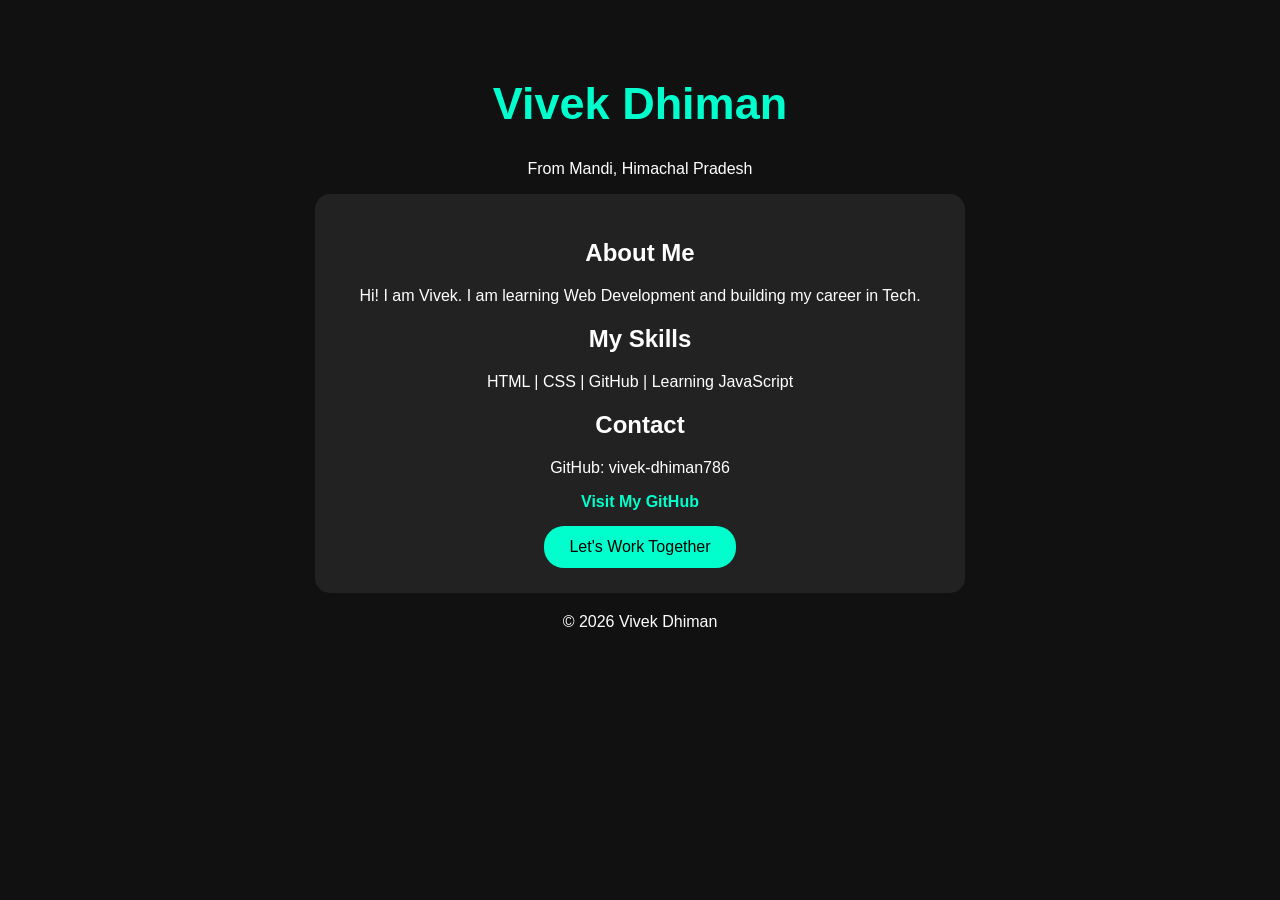
==== index.html @ 4e555c39 "Add initial portfolio HTML structure" ====
<!DOCTYPE html>
<html>
<head>
<title>Vivek Dhiman - Portfolio</title>
<style>
body{font-family:Arial;background:#111;color:white;text-align:center;padding:40px}
h1{color:#00ffcc;font-size:45px}
.box{background:#222;padding:25px;border-radius:15px;max-width:600px;margin:auto}
a{color:#00ffcc;text-decoration:none;font-weight:bold}
button{background:#00ffcc;border:none;padding:12px 25px;border-radius:20px;font-size:16px;margin-top:15px}
</style>
</head>
<body>
<h1>Vivek Dhiman</h1>
<p>From Mandi, Himachal Pradesh</p>
<div class="box">
<h2>About Me</h2>
<p>Hi! I am Vivek. I am learning Web Development and building my career in Tech.</p>
<h2>My Skills</h2>
<p>HTML | CSS | GitHub | Learning JavaScript</p>
<h2>Contact</h2>
<p>GitHub: vivek-dhiman786</p>
<a href="https://github.com/vivek-dhiman786">Visit My GitHub</a><br>
<button>Let's Work Together</button>
</div>
<p style="margin-top:20px">© 2026 Vivek Dhiman</p>
</body>
</html>
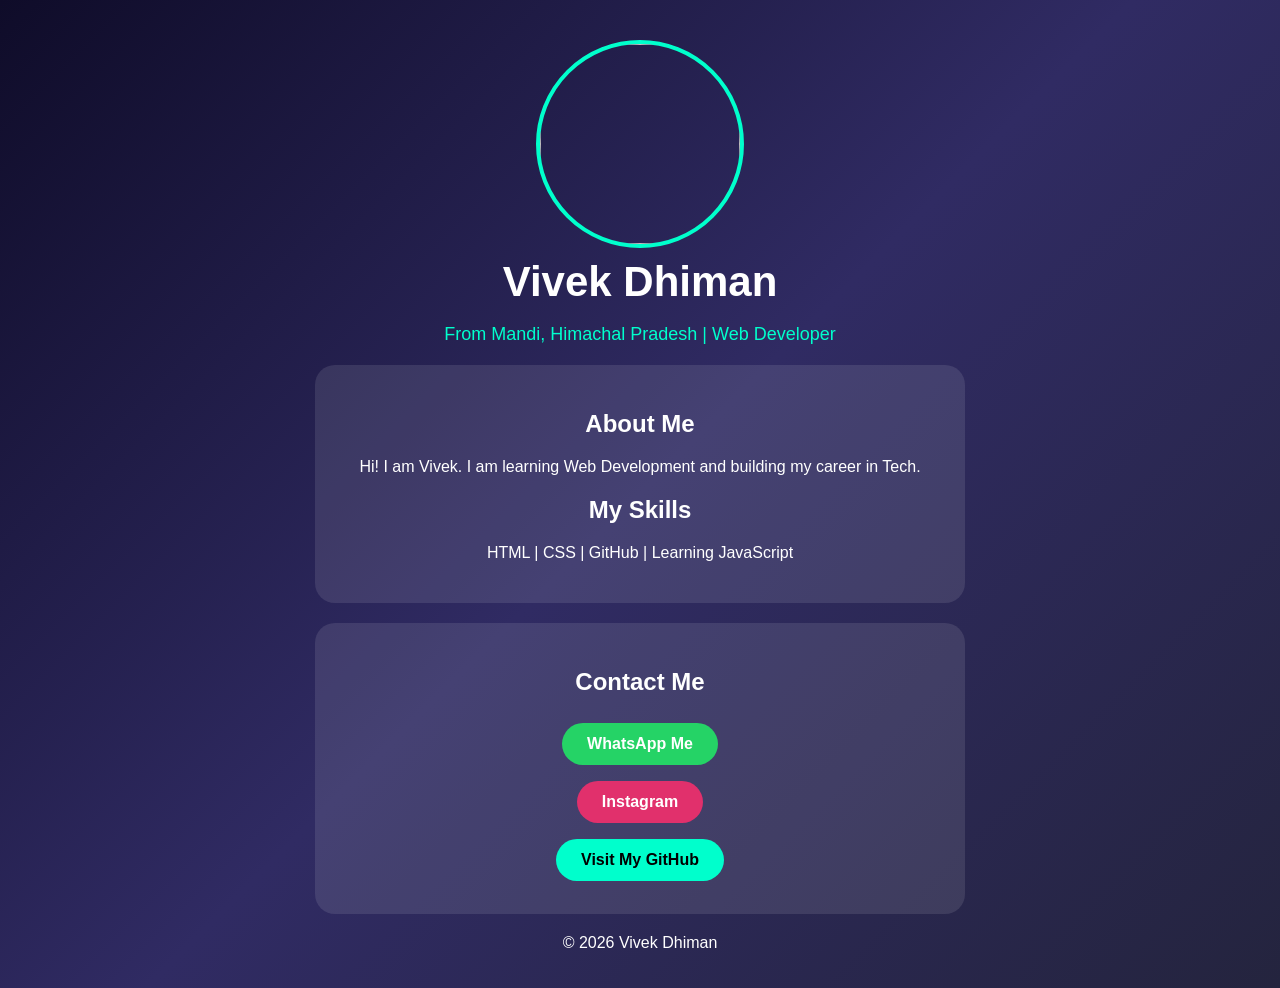
==== commit 1f6424c8: "Revamp portfolio layout and contact information Updated styles and added contact section with button" ====
--- a/index.html
+++ b/index.html
@@ -3,26 +3,32 @@
 <head>
 <title>Vivek Dhiman - Portfolio</title>
 <style>
-body{font-family:Arial;background:#111;color:white;text-align:center;padding:40px}
-h1{color:#00ffcc;font-size:45px}
-.box{background:#222;padding:25px;border-radius:15px;max-width:600px;margin:auto}
-a{color:#00ffcc;text-decoration:none;font-weight:bold}
-button{background:#00ffcc;border:none;padding:12px 25px;border-radius:20px;font-size:16px;margin-top:15px}
+body{font-family:Arial;background:linear-gradient(135deg,#0f0c29,#302b63,#24243e);color:white;text-align:center;padding:20px;margin:0}
+img{width:200px;height:200px;object-fit:cover;border-radius:50%;border:4px solid #00ffcc;margin-top:20px}
+h1{font-size:42px;margin:10px}
+.tag{color:#00ffcc;font-size:18px}
+.box{background:rgba(255,255,255,0.1);padding:25px;border-radius:20px;max-width:600px;margin:20px auto}
+.btn{display:inline-block;background:#25D366;color:white;padding:12px 25px;border-radius:25px;text-decoration:none;font-weight:bold;margin:8px}
+.btn2{background:#E1306C}
+.btn3{background:#00ffcc;color:black}
 </style>
 </head>
 <body>
+<img src="vivek.jpg">
 <h1>Vivek Dhiman</h1>
-<p>From Mandi, Himachal Pradesh</p>
+<p class="tag">From Mandi, Himachal Pradesh | Web Developer</p>
 <div class="box">
 <h2>About Me</h2>
 <p>Hi! I am Vivek. I am learning Web Development and building my career in Tech.</p>
 <h2>My Skills</h2>
 <p>HTML | CSS | GitHub | Learning JavaScript</p>
-<h2>Contact</h2>
-<p>GitHub: vivek-dhiman786</p>
-<a href="https://github.com/vivek-dhiman786">Visit My GitHub</a><br>
-<button>Let's Work Together</button>
 </div>
-<p style="margin-top:20px">© 2026 Vivek Dhiman</p>
+<div class="box">
+<h2>Contact Me</h2>
+<a class="btn" href="https://wa.me/917876362780">WhatsApp Me</a><br>
+<a class="btn btn2" href="https://instagram.com/vivek-dhiman786">Instagram</a><br>
+<a class="btn btn3" href="https://github.com/vivek-dhiman786">Visit My GitHub</a>
+</div>
+<p>© 2026 Vivek Dhiman</p>
 </body>
 </html>
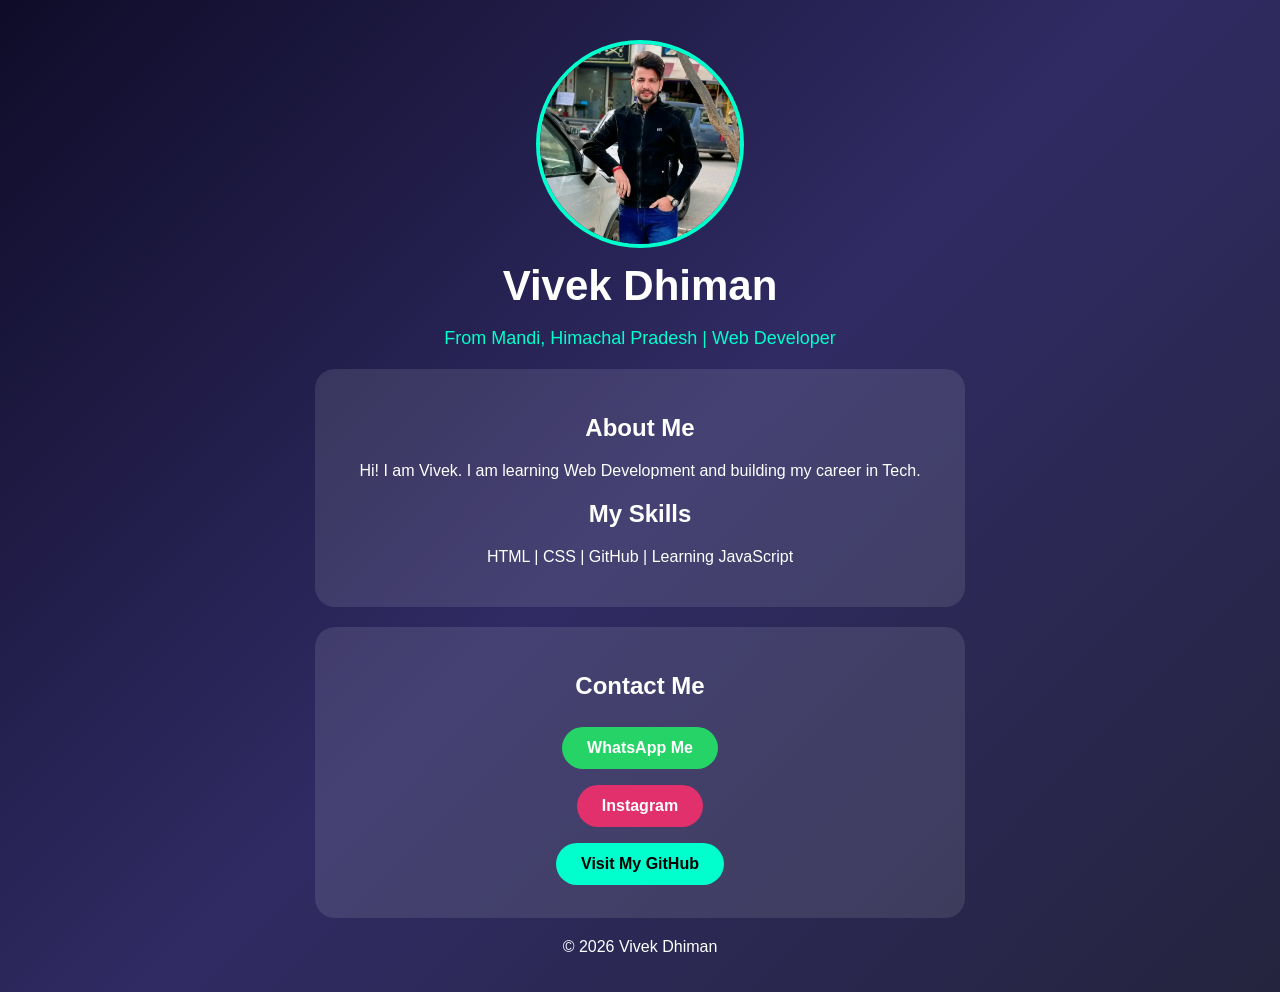
==== commit 9a6ef6dd: "Update index.html" ====
--- a/index.html
+++ b/index.html
@@ -14,7 +14,7 @@
 </style>
 </head>
 <body>
-<img src="vivek.jpg">
+<img src="WhatsApp Image 2026-11-17 at 19.57.26.jpeg">
 <h1>Vivek Dhiman</h1>
 <p class="tag">From Mandi, Himachal Pradesh | Web Developer</p>
 <div class="box">
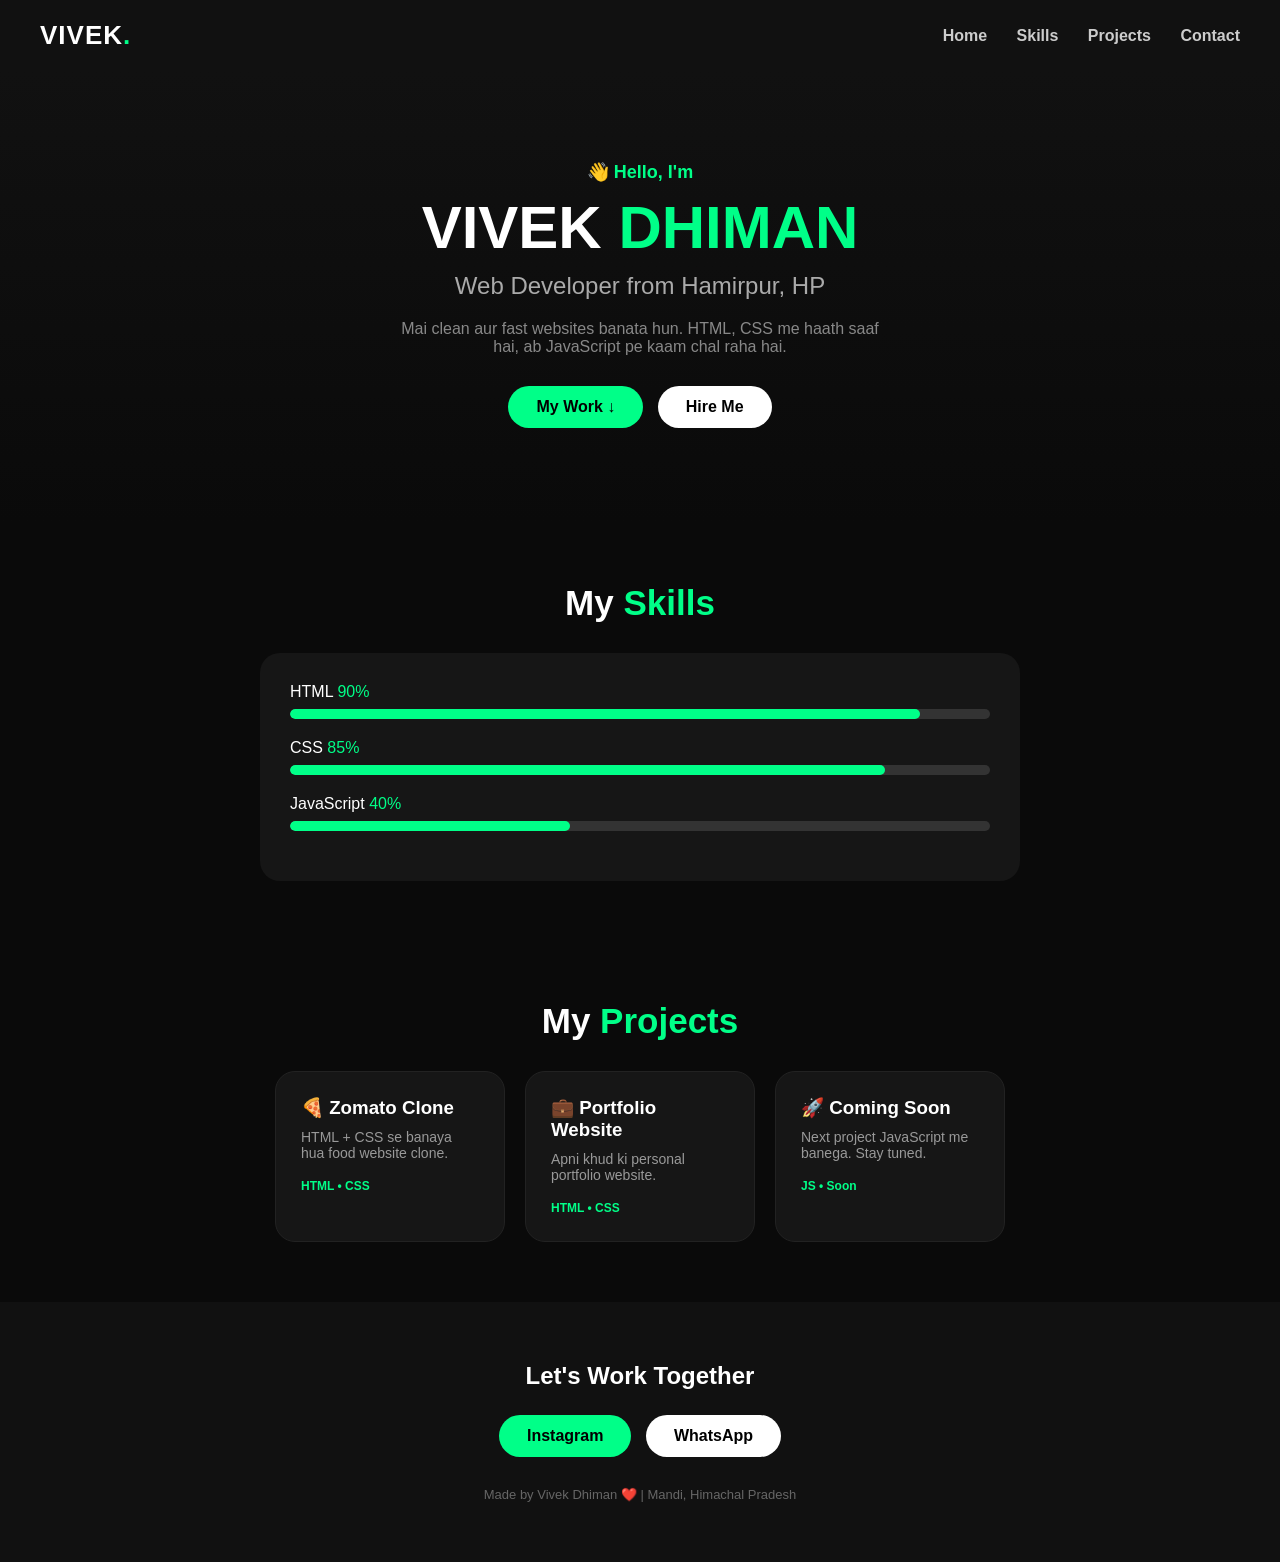
==== commit 7894b39e: "Add files via upload" ====
--- a/index.html
+++ b/index.html
@@ -1,34 +1,73 @@
-<!DOCTYPE html>
-<html>
-<head>
-<title>Vivek Dhiman - Portfolio</title>
-<style>
-body{font-family:Arial;background:linear-gradient(135deg,#0f0c29,#302b63,#24243e);color:white;text-align:center;padding:20px;margin:0}
-img{width:200px;height:200px;object-fit:cover;border-radius:50%;border:4px solid #00ffcc;margin-top:20px}
-h1{font-size:42px;margin:10px}
-.tag{color:#00ffcc;font-size:18px}
-.box{background:rgba(255,255,255,0.1);padding:25px;border-radius:20px;max-width:600px;margin:20px auto}
-.btn{display:inline-block;background:#25D366;color:white;padding:12px 25px;border-radius:25px;text-decoration:none;font-weight:bold;margin:8px}
-.btn2{background:#E1306C}
-.btn3{background:#00ffcc;color:black}
-</style>
-</head>
-<body>
-<img src="WhatsApp Image 2026-11-17 at 19.57.26.jpeg">
-<h1>Vivek Dhiman</h1>
-<p class="tag">From Mandi, Himachal Pradesh | Web Developer</p>
-<div class="box">
-<h2>About Me</h2>
-<p>Hi! I am Vivek. I am learning Web Development and building my career in Tech.</p>
-<h2>My Skills</h2>
-<p>HTML | CSS | GitHub | Learning JavaScript</p>
-</div>
-<div class="box">
-<h2>Contact Me</h2>
-<a class="btn" href="https://wa.me/917876362780">WhatsApp Me</a><br>
-<a class="btn btn2" href="https://instagram.com/vivek-dhiman786">Instagram</a><br>
-<a class="btn btn3" href="https://github.com/vivek-dhiman786">Visit My GitHub</a>
-</div>
-<p>© 2026 Vivek Dhiman</p>
-</body>
-</html>
+<!DOCTYPE html>
+<html lang="en">
+<head>
+<meta charset="UTF-8">
+<meta name="viewport" content="width=device-width, initial-scale=1.0">
+<title>Vivek Dhiman | Web Developer</title>
+<link rel="stylesheet" href="style.css">
+</head>
+<body>
+
+<nav>
+  <div class="logo">VIVEK<span>.</span></div>
+  <div class="links">
+    <a href="#home">Home</a>
+    <a href="#skills">Skills</a>
+    <a href="#projects">Projects</a>
+    <a href="#contact">Contact</a>
+  </div>
+</nav>
+
+<section id="home" class="hero">
+  <p class="hi">👋 Hello, I'm</p>
+  <h1>VIVEK <span>DHIMAN</span></h1>
+  <h2>Web Developer from Hamirpur, HP</h2>
+  <p class="desc">Mai clean aur fast websites banata hun. HTML, CSS me haath saaf hai, ab JavaScript pe kaam chal raha hai.</p>
+  <div class="btns">
+    <a class="btn green" href="#projects">My Work ↓</a>
+    <a class="btn white" href="https://wa.me/919882644536">Hire Me</a>
+  </div>
+</section>
+
+<section id="skills" class="section">
+  <h2>My <span>Skills</span></h2>
+  <div class="skill-box">
+    <p>HTML <span>90%</span></p>
+    <div class="bar"><div class="fill html"></div></div>
+    <p>CSS <span>85%</span></p>
+    <div class="bar"><div class="fill css"></div></div>
+    <p>JavaScript <span>40%</span></p>
+    <div class="bar"><div class="fill js"></div></div>
+  </div>
+</section>
+
+<section id="projects" class="section">
+  <h2>My <span>Projects</span></h2>
+  <div class="grid">
+    <div class="card">
+      <h3>🍕 Zomato Clone</h3>
+      <p>HTML + CSS se banaya hua food website clone.</p>
+      <span>HTML • CSS</span>
+    </div>
+    <div class="card">
+      <h3>💼 Portfolio Website</h3>
+      <p>Apni khud ki personal portfolio website.</p>
+      <span>HTML • CSS</span>
+    </div>
+    <div class="card">
+      <h3>🚀 Coming Soon</h3>
+      <p>Next project JavaScript me banega. Stay tuned.</p>
+      <span>JS • Soon</span>
+    </div>
+  </div>
+</section>
+
+<footer id="contact">
+  <h2>Let's Work Together</h2>
+  <a class="btn green" href="https://instagram.com/vivek_dhiman786">Instagram</a>
+  <a class="btn white" href="https://wa.me/919882644536">WhatsApp</a>
+  <p>Made by Vivek Dhiman ❤️ | Mandi, Himachal Pradesh</p>
+</footer>
+
+</body>
+</html>
--- a/style.css
+++ b/style.css
@@ -0,0 +1,31 @@
+*{margin:0;padding:0;box-sizing:border-box;font-family:'Segoe UI',Arial}
+body{background:#0a0a0a;color:white}
+span{color:#00ff88}
+nav{display:flex;justify-content:space-between;align-items:center;padding:20px 40px;background:#111;position:sticky;top:0}
+.logo{font-size:26px;font-weight:900;letter-spacing:1px}
+.links a{color:#ccc;text-decoration:none;margin-left:25px;font-weight:600}
+.links a:hover{color:#00ff88}
+.hero{text-align:center;padding:90px 20px;background:linear-gradient(180deg,#111,#0a0a0a)}
+.hi{color:#00ff88;font-weight:700;font-size:18px}
+.hero h1{font-size:60px;margin:10px 0}
+.hero h2{color:#aaa;font-weight:400}
+.desc{color:#888;max-width:500px;margin:20px auto}
+.btns{margin-top:25px}
+.btn{display:inline-block;padding:12px 28px;border-radius:30px;text-decoration:none;font-weight:700;margin:5px}
+.green{background:#00ff88;color:black}
+.white{background:white;color:black}
+.section{padding:60px 20px;max-width:800px;margin:auto;text-align:center}
+.section h2{font-size:35px;margin-bottom:30px}
+.skill-box{text-align:left;background:#161616;padding:30px;border-radius:20px}
+.bar{background:#333;height:10px;border-radius:10px;margin:8px 0 20px;overflow:hidden}
+.fill{height:100%;background:#00ff88;border-radius:10px}
+.html{width:90%} .css{width:85%} .js{width:40%}
+.grid{display:flex;gap:20px;flex-wrap:wrap;justify-content:center}
+.card{background:#161616;padding:25px;border-radius:20px;width:230px;text-align:left;border:1px solid #222;transition:0.3s}
+.card:hover{transform:translateY(-8px);border-color:#00ff88}
+.card h3{margin-bottom:10px}
+.card p{color:#999;font-size:14px;margin-bottom:15px}
+.card span{font-size:12px;color:#00ff88;font-weight:700}
+footer{text-align:center;padding:60px 20px;background:#111}
+footer h2{margin-bottom:20px}
+footer p{margin-top:25px;color:#666;font-size:13px}
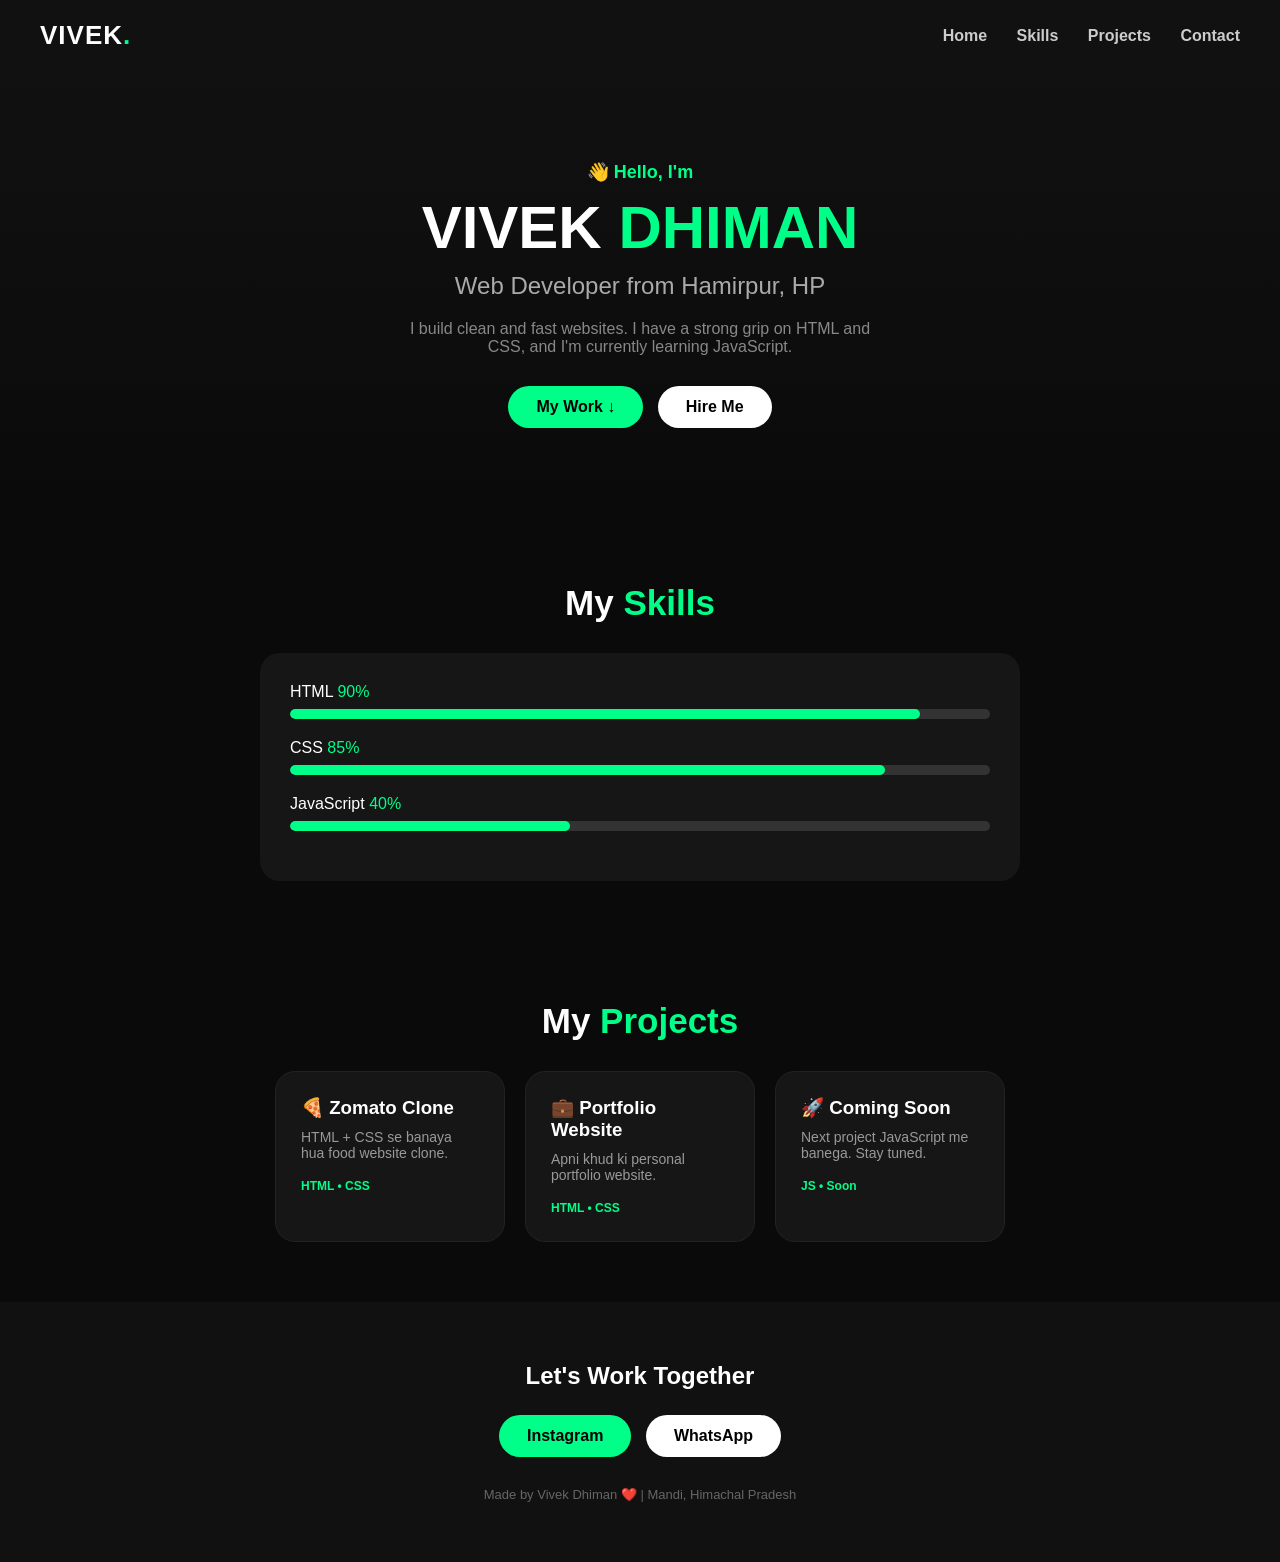
==== commit 6b7087d2: "Refactor index.html for better readability Updated the HTML content to improve clarity and readabili" ====
--- a/index.html
+++ b/index.html
@@ -22,7 +22,7 @@
   <p class="hi">👋 Hello, I'm</p>
   <h1>VIVEK <span>DHIMAN</span></h1>
   <h2>Web Developer from Hamirpur, HP</h2>
-  <p class="desc">Mai clean aur fast websites banata hun. HTML, CSS me haath saaf hai, ab JavaScript pe kaam chal raha hai.</p>
+  <p class="desc">I build clean and fast websites. I have a strong grip on HTML and CSS, and I'm currently learning JavaScript.</p>
   <div class="btns">
     <a class="btn green" href="#projects">My Work ↓</a>
     <a class="btn white" href="https://wa.me/919882644536">Hire Me</a>
@@ -70,4 +70,4 @@
 </footer>
 
 </body>
-</html>+</html>
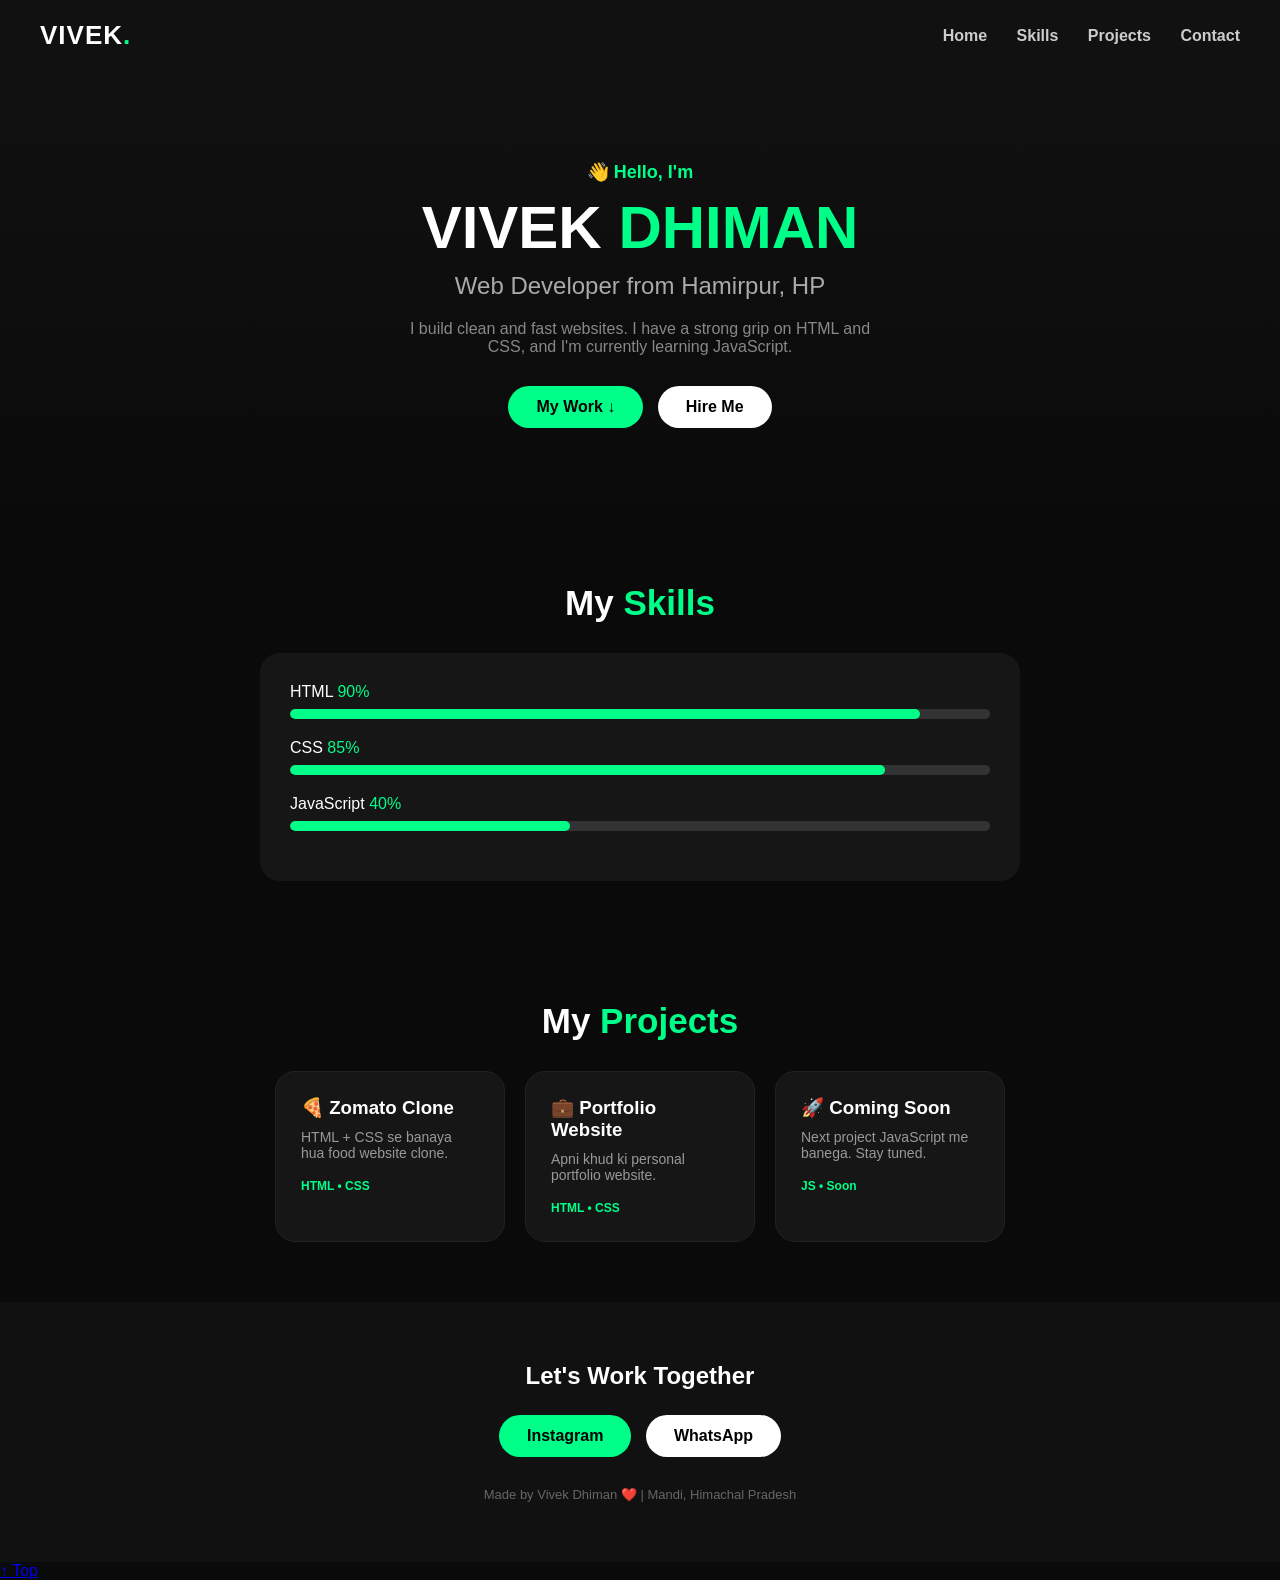
==== commit 99c6da99: "Update index.html" ====
--- a/index.html
+++ b/index.html
@@ -68,6 +68,6 @@
   <a class="btn white" href="https://wa.me/919882644536">WhatsApp</a>
   <p>Made by Vivek Dhiman ❤️ | Mandi, Himachal Pradesh</p>
 </footer>
-
+<a href="#" class="top-btn">↑ Top</a>
 </body>
 </html>
--- a/style.css
+++ b/style.css
@@ -5,7 +5,7 @@
 .logo{font-size:26px;font-weight:900;letter-spacing:1px}
 .links a{color:#ccc;text-decoration:none;margin-left:25px;font-weight:600}
 .links a:hover{color:#00ff88}
-.hero{text-align:center;padding:90px 20px;background:linear-gradient(180deg,#111,#0a0a0a)}
+.hero{text-align:center;padding:90px 20px;background:linear-gradient(180deg,#111,#0a0a0a)} 
 .hi{color:#00ff88;font-weight:700;font-size:18px}
 .hero h1{font-size:60px;margin:10px 0}
 .hero h2{color:#aaa;font-weight:400}
@@ -28,4 +28,32 @@
 .card span{font-size:12px;color:#00ff88;font-weight:700}
 footer{text-align:center;padding:60px 20px;background:#111}
 footer h2{margin-bottom:20px}
-footer p{margin-top:25px;color:#666;font-size:13px}+footer p{margin-top:25px;color:#666;font-size:13px}
+
+
+/* Animation */
+.hero h1 {
+    animation: fadeUp 1s ease;
+}
+
+@keyframes fadeUp {
+    from { opacity: 0; transform: translateY(20px); }
+    to { opacity: 1; transform: translateY(0); }
+}
+
+.fill {
+    animation: fillBar 1.5s ease forwards;
+}
+
+@keyframes fillBar {
+    from { width: 0; }
+}
+
+/* Hover Animation */
+.skill-box, .card {
+    transition: transform 0.3s ease;
+}
+
+.skill-box:hover, .card:hover {
+    transform: translateY(-10px);
+}
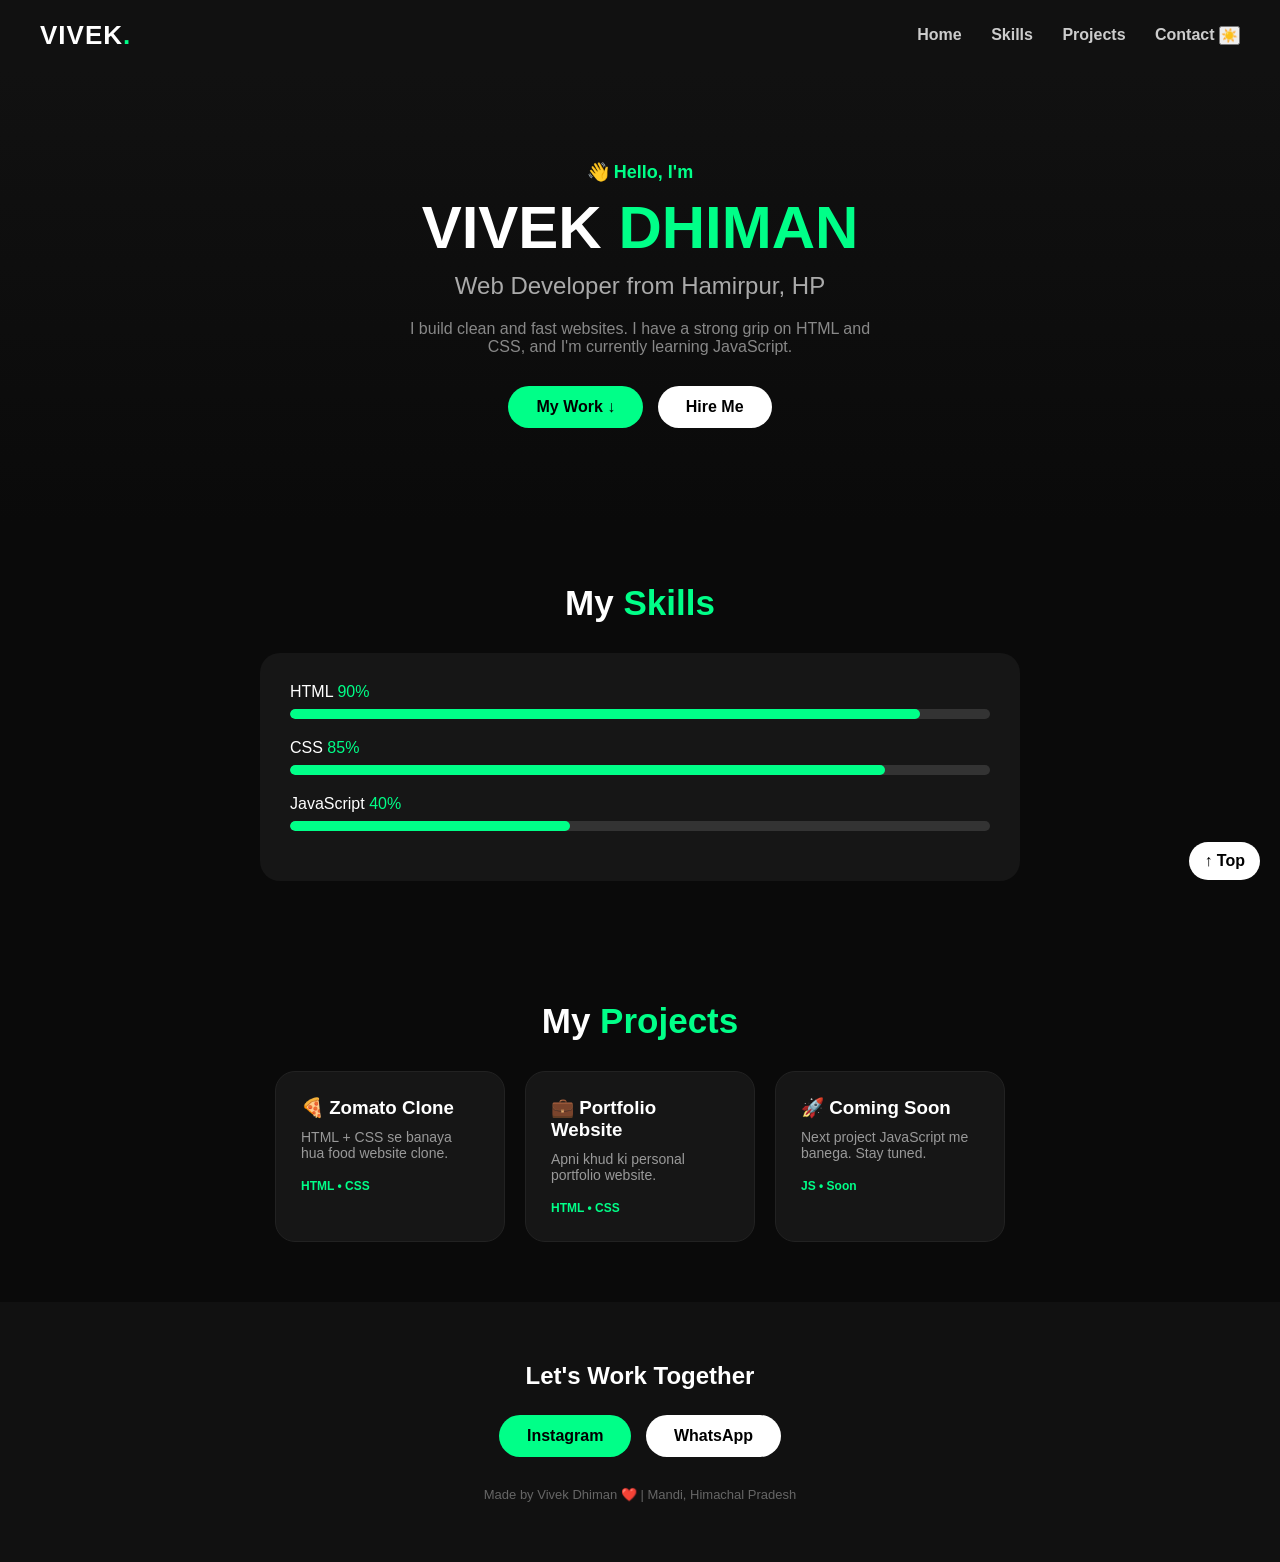
==== commit 2fa5007a: "Add mode toggle button to navigation Added a button to toggle light/dark mode in the navigation." ====
--- a/index.html
+++ b/index.html
@@ -15,6 +15,9 @@
     <a href="#skills">Skills</a>
     <a href="#projects">Projects</a>
     <a href="#contact">Contact</a>
+
+
+    <button onclick="changeMode()" class="mode-btn">☀️</button>
   </div>
 </nav>
 
--- a/style.css
+++ b/style.css
@@ -25,7 +25,7 @@
 .card:hover{transform:translateY(-8px);border-color:#00ff88}
 .card h3{margin-bottom:10px}
 .card p{color:#999;font-size:14px;margin-bottom:15px}
-.card span{font-size:12px;color:#00ff88;font-weight:700}
+.card span{font-size:12px;color:#00ff88;font-weight:700} 
 footer{text-align:center;padding:60px 20px;background:#111}
 footer h2{margin-bottom:20px}
 footer p{margin-top:25px;color:#666;font-size:13px}
@@ -57,3 +57,15 @@
 .skill-box:hover, .card:hover {
     transform: translateY(-10px);
 }
+
+.top-btn {
+    position: fixed;
+    bottom: 20px;
+    right: 20px;
+    background: white;
+    color: black;
+    padding: 10px 15px;
+    border-radius: 50px;
+    text-decoration: none;
+    font-weight: bold;
+}
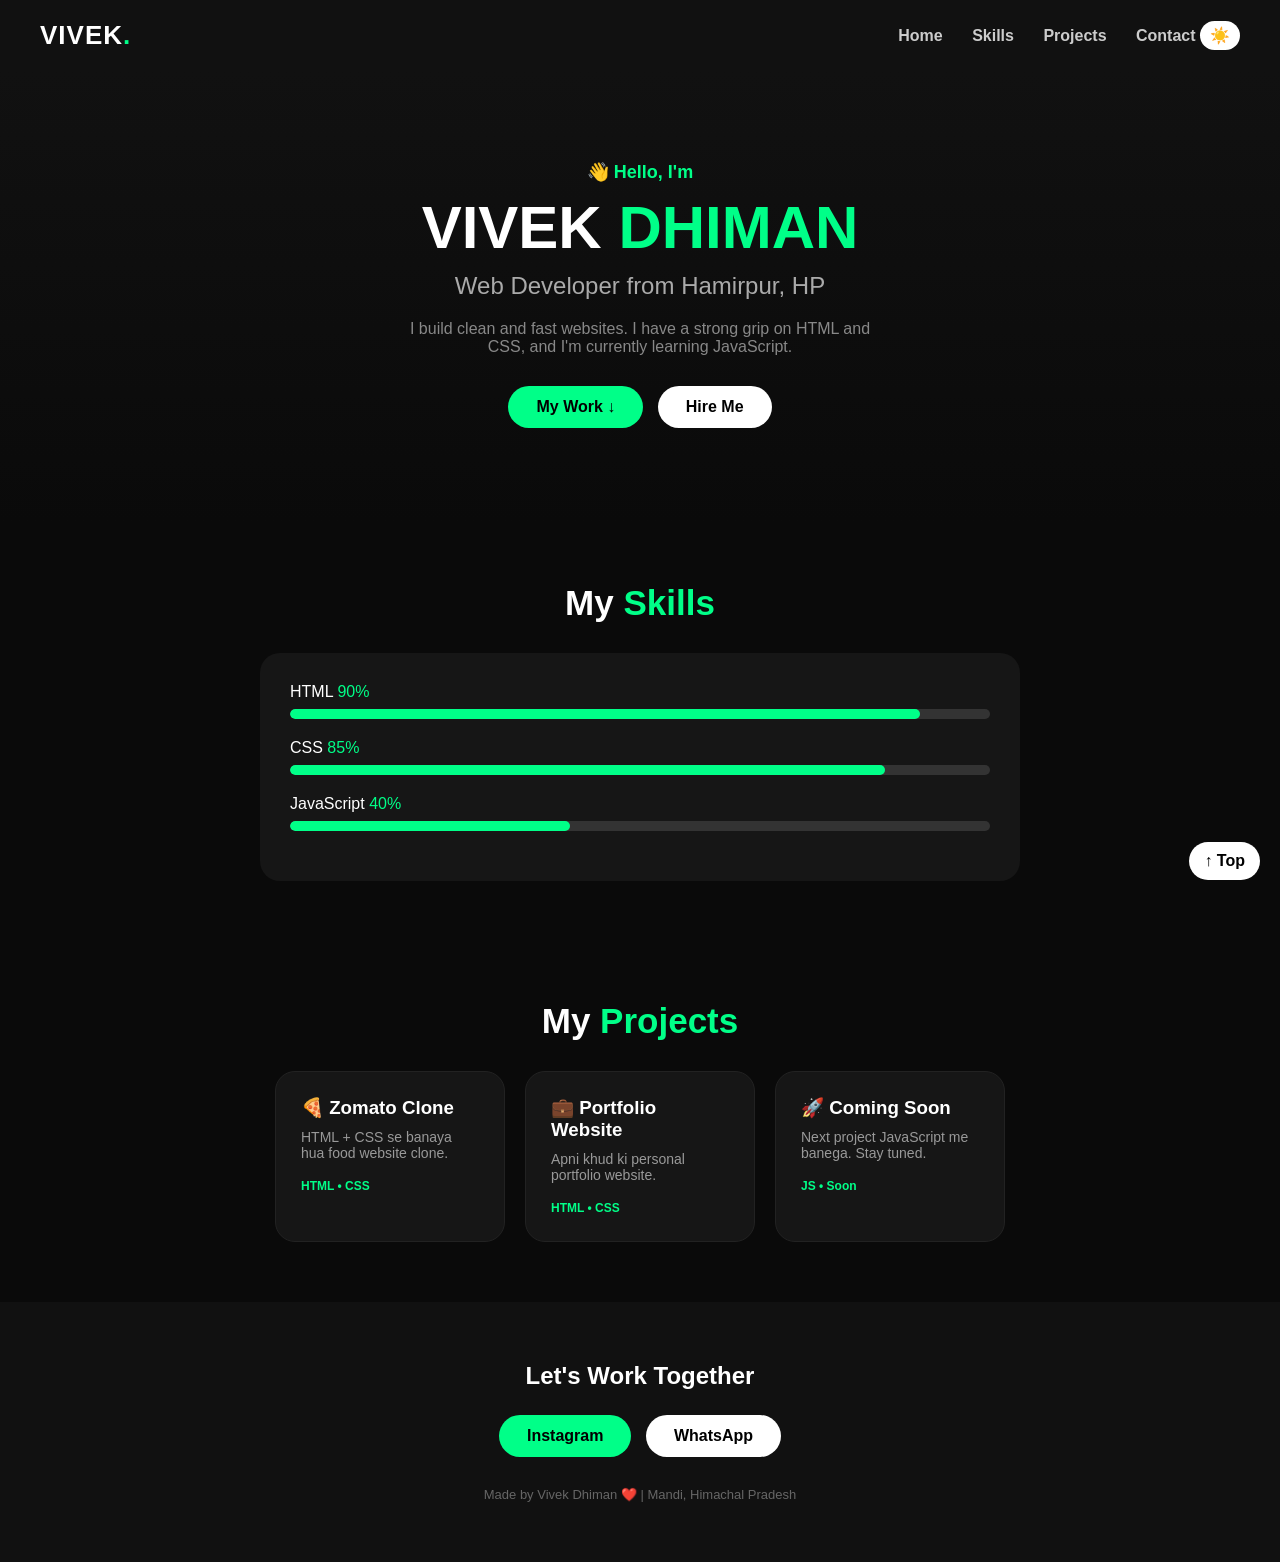
==== commit ca784ff4: "Implement light mode toggle in index.html Added light mode toggle functionality with JavaScript." ====
--- a/index.html
+++ b/index.html
@@ -72,5 +72,10 @@
   <p>Made by Vivek Dhiman ❤️ | Mandi, Himachal Pradesh</p>
 </footer>
 <a href="#" class="top-btn">↑ Top</a>
+  <script>
+function changeMode() {
+    document.body.classList.toggle('light-mode');
+}
+</script>
 </body>
 </html>
--- a/style.css
+++ b/style.css
@@ -69,3 +69,22 @@
     text-decoration: none;
     font-weight: bold;
 }
+.mode-btn {
+    background: white;
+    border: none;
+    padding: 5px 10px;
+    border-radius: 50px;
+    cursor: pointer;
+    font-size: 16px;
+}
+
+body.light-mode {
+    background: white;
+    color: black;
+}
+
+body.light-mode .card,
+body.light-mode .skill-box {
+    background: #f0f0f0;
+    color: black;
+}
